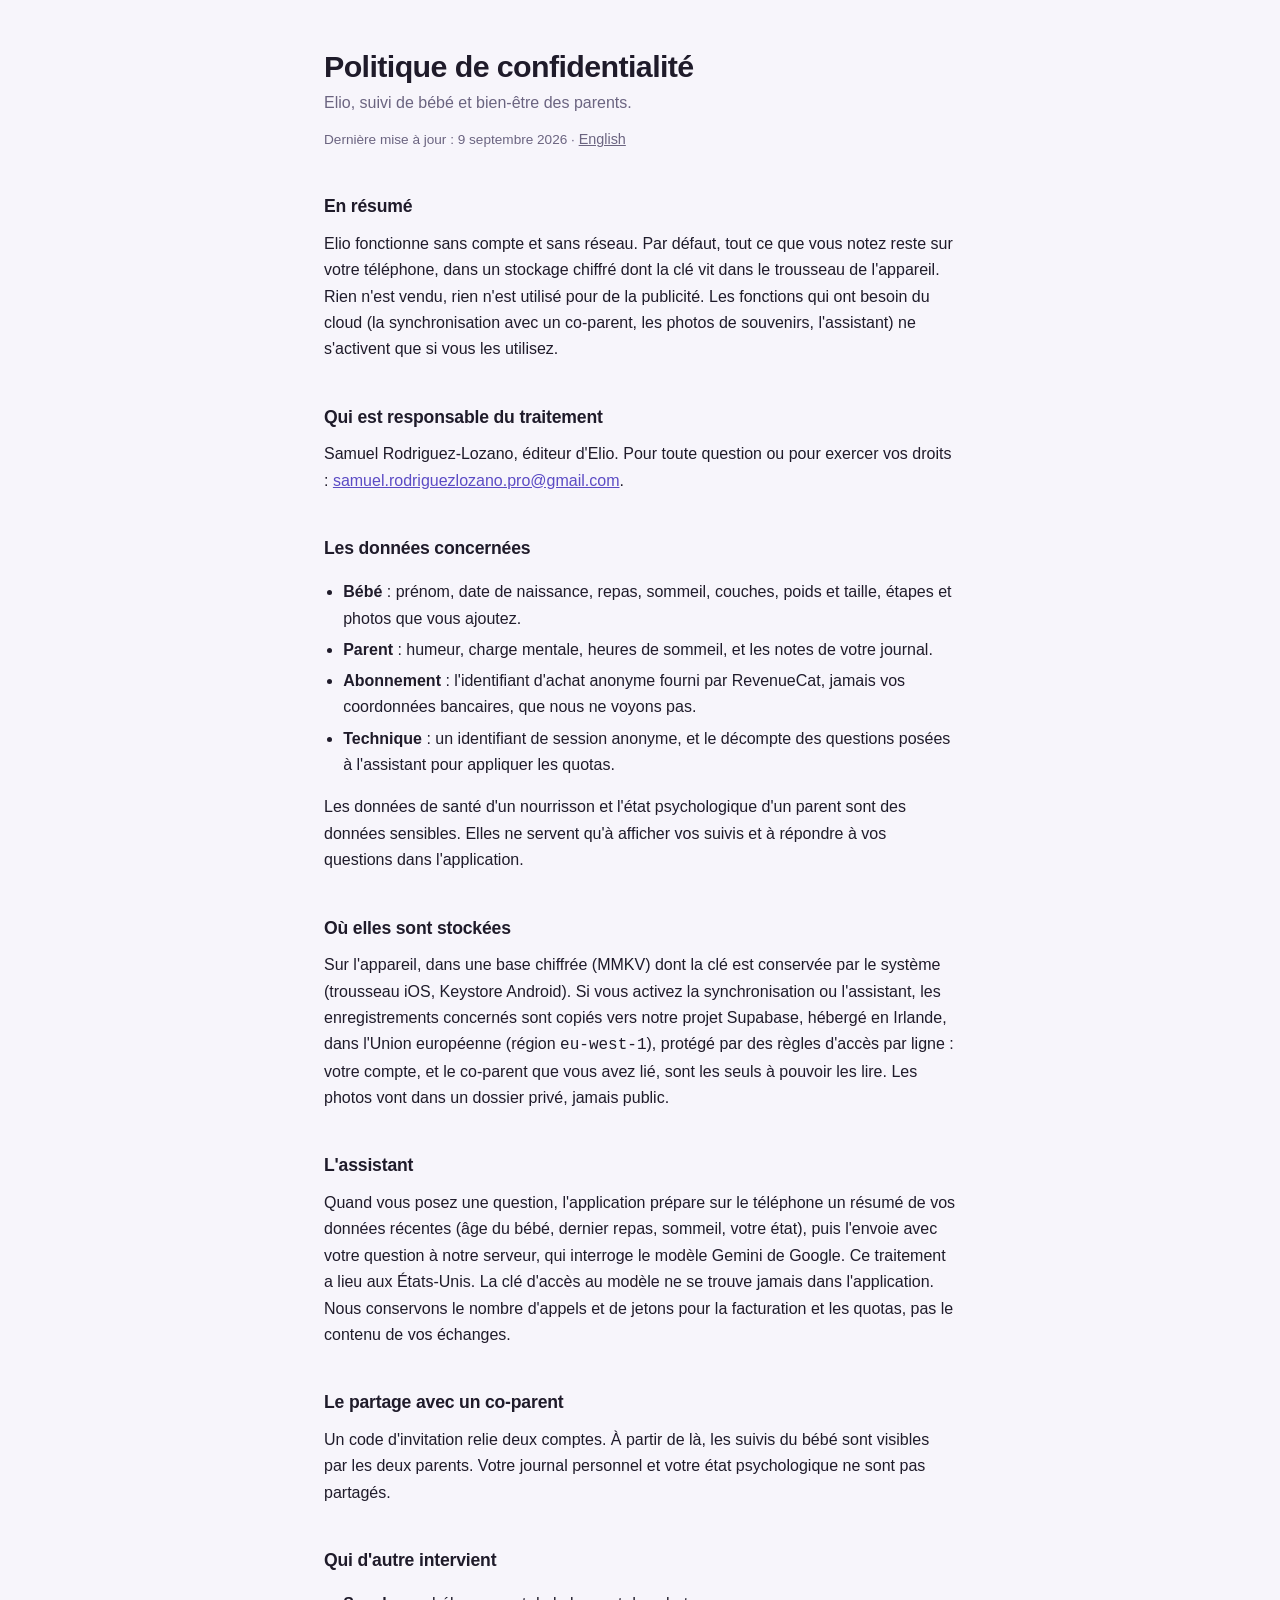
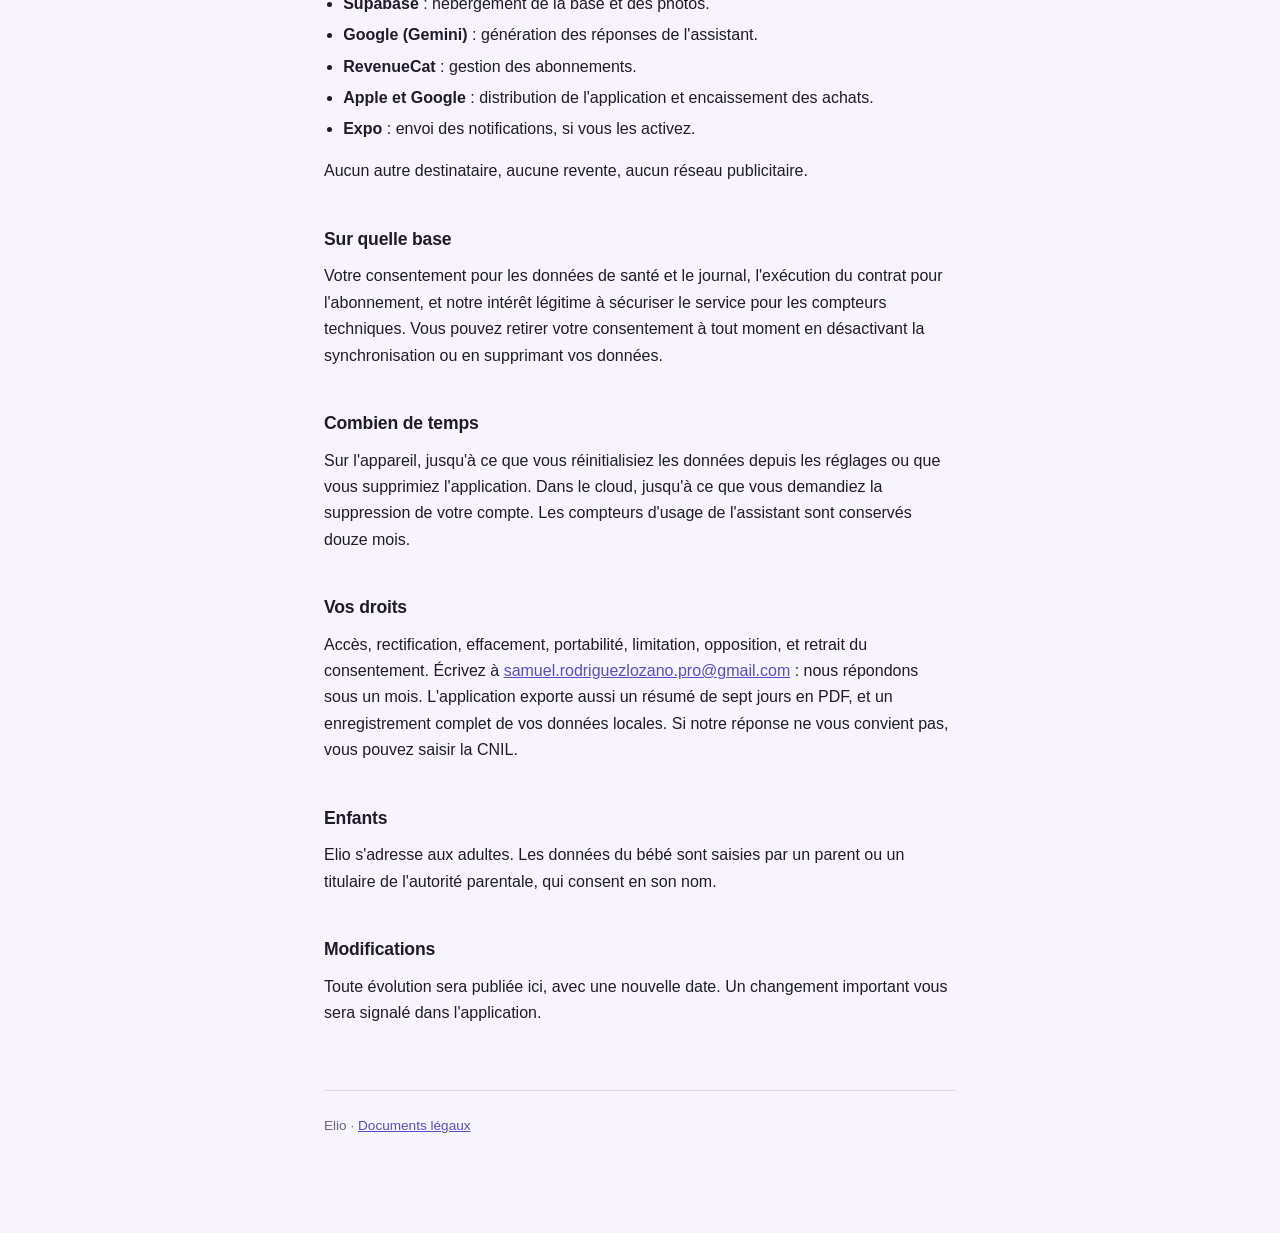
==== privacy/index.html @ ad1f707d "Privacy policy and terms of use, in French and English Published with GitHub Pages for the Elio app." ====
<!doctype html>
<html lang="fr">
<head>
<meta charset="utf-8">
<meta name="viewport" content="width=device-width, initial-scale=1">
<title>Politique de confidentialité, Elio</title>
<link rel="stylesheet" href="../style.css">
</head>
<body>
<main>
  <header>
    <h1>Politique de confidentialité</h1>
    <p class="lede">Elio, suivi de bébé et bien-être des parents.</p>
    <p class="meta">Dernière mise à jour : 9 septembre 2026 · <a href="./en/" class="switch">English</a></p>
  </header>


  <h2>En résumé</h2>
  <p>
    Elio fonctionne sans compte et sans réseau. Par défaut, tout ce que vous
    notez reste sur votre téléphone, dans un stockage chiffré dont la clé vit
    dans le trousseau de l'appareil. Rien n'est vendu, rien n'est utilisé pour
    de la publicité. Les fonctions qui ont besoin du cloud (la synchronisation
    avec un co-parent, les photos de souvenirs, l'assistant) ne s'activent que
    si vous les utilisez.
  </p>

  <h2>Qui est responsable du traitement</h2>
  <p>
    Samuel Rodriguez-Lozano, éditeur d'Elio. Pour toute question ou pour
    exercer vos droits : <a href="mailto:samuel.rodriguezlozano.pro@gmail.com">samuel.rodriguezlozano.pro@gmail.com</a>.
  </p>

  <h2>Les données concernées</h2>
  <ul>
    <li><strong>Bébé</strong> : prénom, date de naissance, repas, sommeil, couches, poids et taille, étapes et photos que vous ajoutez.</li>
    <li><strong>Parent</strong> : humeur, charge mentale, heures de sommeil, et les notes de votre journal.</li>
    <li><strong>Abonnement</strong> : l'identifiant d'achat anonyme fourni par RevenueCat, jamais vos coordonnées bancaires, que nous ne voyons pas.</li>
    <li><strong>Technique</strong> : un identifiant de session anonyme, et le décompte des questions posées à l'assistant pour appliquer les quotas.</li>
  </ul>
  <p>
    Les données de santé d'un nourrisson et l'état psychologique d'un parent
    sont des données sensibles. Elles ne servent qu'à afficher vos suivis et à
    répondre à vos questions dans l'application.
  </p>

  <h2>Où elles sont stockées</h2>
  <p>
    Sur l'appareil, dans une base chiffrée (MMKV) dont la clé est conservée par
    le système (trousseau iOS, Keystore Android). Si vous activez la
    synchronisation ou l'assistant, les enregistrements concernés sont copiés
    vers notre projet Supabase, hébergé en
    Irlande, dans l'Union européenne (région <code>eu-west-1</code>), protégé par des règles d'accès par
    ligne : votre compte, et le co-parent que vous avez lié, sont les seuls à
    pouvoir les lire. Les photos vont dans un dossier privé, jamais public.
  </p>

  <h2>L'assistant</h2>
  <p>
    Quand vous posez une question, l'application prépare sur le téléphone un
    résumé de vos données récentes (âge du bébé, dernier repas, sommeil, votre
    état), puis l'envoie avec votre question à notre serveur, qui interroge le
    modèle Gemini de Google. Ce traitement a lieu aux États-Unis. La clé d'accès
    au modèle ne se trouve jamais dans l'application. Nous conservons le nombre
    d'appels et de jetons pour la facturation et les quotas, pas le contenu de
    vos échanges.
  </p>

  <h2>Le partage avec un co-parent</h2>
  <p>
    Un code d'invitation relie deux comptes. À partir de là, les suivis du bébé
    sont visibles par les deux parents. Votre journal personnel et votre état
    psychologique ne sont pas partagés.
  </p>

  <h2>Qui d'autre intervient</h2>
  <ul>
    <li><strong>Supabase</strong> : hébergement de la base et des photos.</li>
    <li><strong>Google (Gemini)</strong> : génération des réponses de l'assistant.</li>
    <li><strong>RevenueCat</strong> : gestion des abonnements.</li>
    <li><strong>Apple et Google</strong> : distribution de l'application et encaissement des achats.</li>
    <li><strong>Expo</strong> : envoi des notifications, si vous les activez.</li>
  </ul>
  <p>Aucun autre destinataire, aucune revente, aucun réseau publicitaire.</p>

  <h2>Sur quelle base</h2>
  <p>
    Votre consentement pour les données de santé et le journal, l'exécution du
    contrat pour l'abonnement, et notre intérêt légitime à sécuriser le service
    pour les compteurs techniques. Vous pouvez retirer votre consentement à tout
    moment en désactivant la synchronisation ou en supprimant vos données.
  </p>

  <h2>Combien de temps</h2>
  <p>
    Sur l'appareil, jusqu'à ce que vous réinitialisiez les données depuis les
    réglages ou que vous supprimiez l'application. Dans le cloud, jusqu'à ce que
    vous demandiez la suppression de votre compte. Les compteurs d'usage de
    l'assistant sont conservés douze mois.
  </p>

  <h2>Vos droits</h2>
  <p>
    Accès, rectification, effacement, portabilité, limitation, opposition, et
    retrait du consentement. Écrivez à
    <a href="mailto:samuel.rodriguezlozano.pro@gmail.com">samuel.rodriguezlozano.pro@gmail.com</a> : nous répondons sous un mois.
    L'application exporte aussi un résumé de sept jours en PDF, et un
    enregistrement complet de vos données locales. Si notre réponse ne vous
    convient pas, vous pouvez saisir la CNIL.
  </p>

  <h2>Enfants</h2>
  <p>
    Elio s'adresse aux adultes. Les données du bébé sont saisies par un parent
    ou un titulaire de l'autorité parentale, qui consent en son nom.
  </p>

  <h2>Modifications</h2>
  <p>
    Toute évolution sera publiée ici, avec une nouvelle date. Un changement
    important vous sera signalé dans l'application.
  </p>

  <footer>
    Elio · <a href="../">Documents légaux</a>
  </footer>
</main>
</body>
</html>
---- style.css ----
:root {
  --bg: #f7f5fb;
  --surface: #fffefe;
  --ink: #1f1b2a;
  --muted: #6b6480;
  --rule: rgba(31, 27, 42, 0.12);
  --accent: #5b4bc4;
  --notice: #fdf6e3;
  --notice-rule: rgba(160, 120, 20, 0.35);
}
@media (prefers-color-scheme: dark) {
  :root {
    --bg: #0c0a12;
    --surface: #14111c;
    --ink: #ece9f5;
    --muted: #9a93ad;
    --rule: rgba(236, 233, 245, 0.14);
    --accent: #a99cf0;
    --notice: #1d1708;
    --notice-rule: rgba(220, 180, 80, 0.35);
  }
}
* { box-sizing: border-box; }
body {
  margin: 0;
  background: var(--bg);
  color: var(--ink);
  font: 16px/1.65 -apple-system, BlinkMacSystemFont, "Segoe UI", Roboto, sans-serif;
  -webkit-font-smoothing: antialiased;
}
main { max-width: 42rem; margin: 0 auto; padding: 3rem 1.25rem 6rem; }
header { margin-bottom: 2.5rem; }
h1 { font-size: 1.9rem; line-height: 1.2; margin: 0 0 0.35rem; letter-spacing: -0.02em; }
h2 { font-size: 1.1rem; margin: 2.5rem 0 0.6rem; letter-spacing: -0.01em; }
h2 + p { margin-top: 0; }
p, li { color: var(--ink); }
.lede { color: var(--muted); margin: 0; }
.meta { color: var(--muted); font-size: 0.85rem; margin-top: 0.75rem; }
a { color: var(--accent); }
hr { border: 0; border-top: 1px solid var(--rule); margin: 2.5rem 0; }
.notice {
  background: var(--notice);
  border: 1px solid var(--notice-rule);
  border-radius: 10px;
  padding: 1rem 1.1rem;
  margin: 0 0 2.5rem;
  font-size: 0.92rem;
}
.notice strong { display: block; margin-bottom: 0.3rem; }
.todo {
  background: var(--surface);
  border: 1px dashed var(--notice-rule);
  border-radius: 4px;
  padding: 0 0.35rem;
  font-family: ui-monospace, SFMono-Regular, Menlo, monospace;
  font-size: 0.9em;
}
.switch { font-size: 0.9rem; color: var(--muted); }
ul { padding-left: 1.2rem; }
li { margin: 0.3rem 0; }
footer { margin-top: 4rem; padding-top: 1.5rem; border-top: 1px solid var(--rule); color: var(--muted); font-size: 0.85rem; }
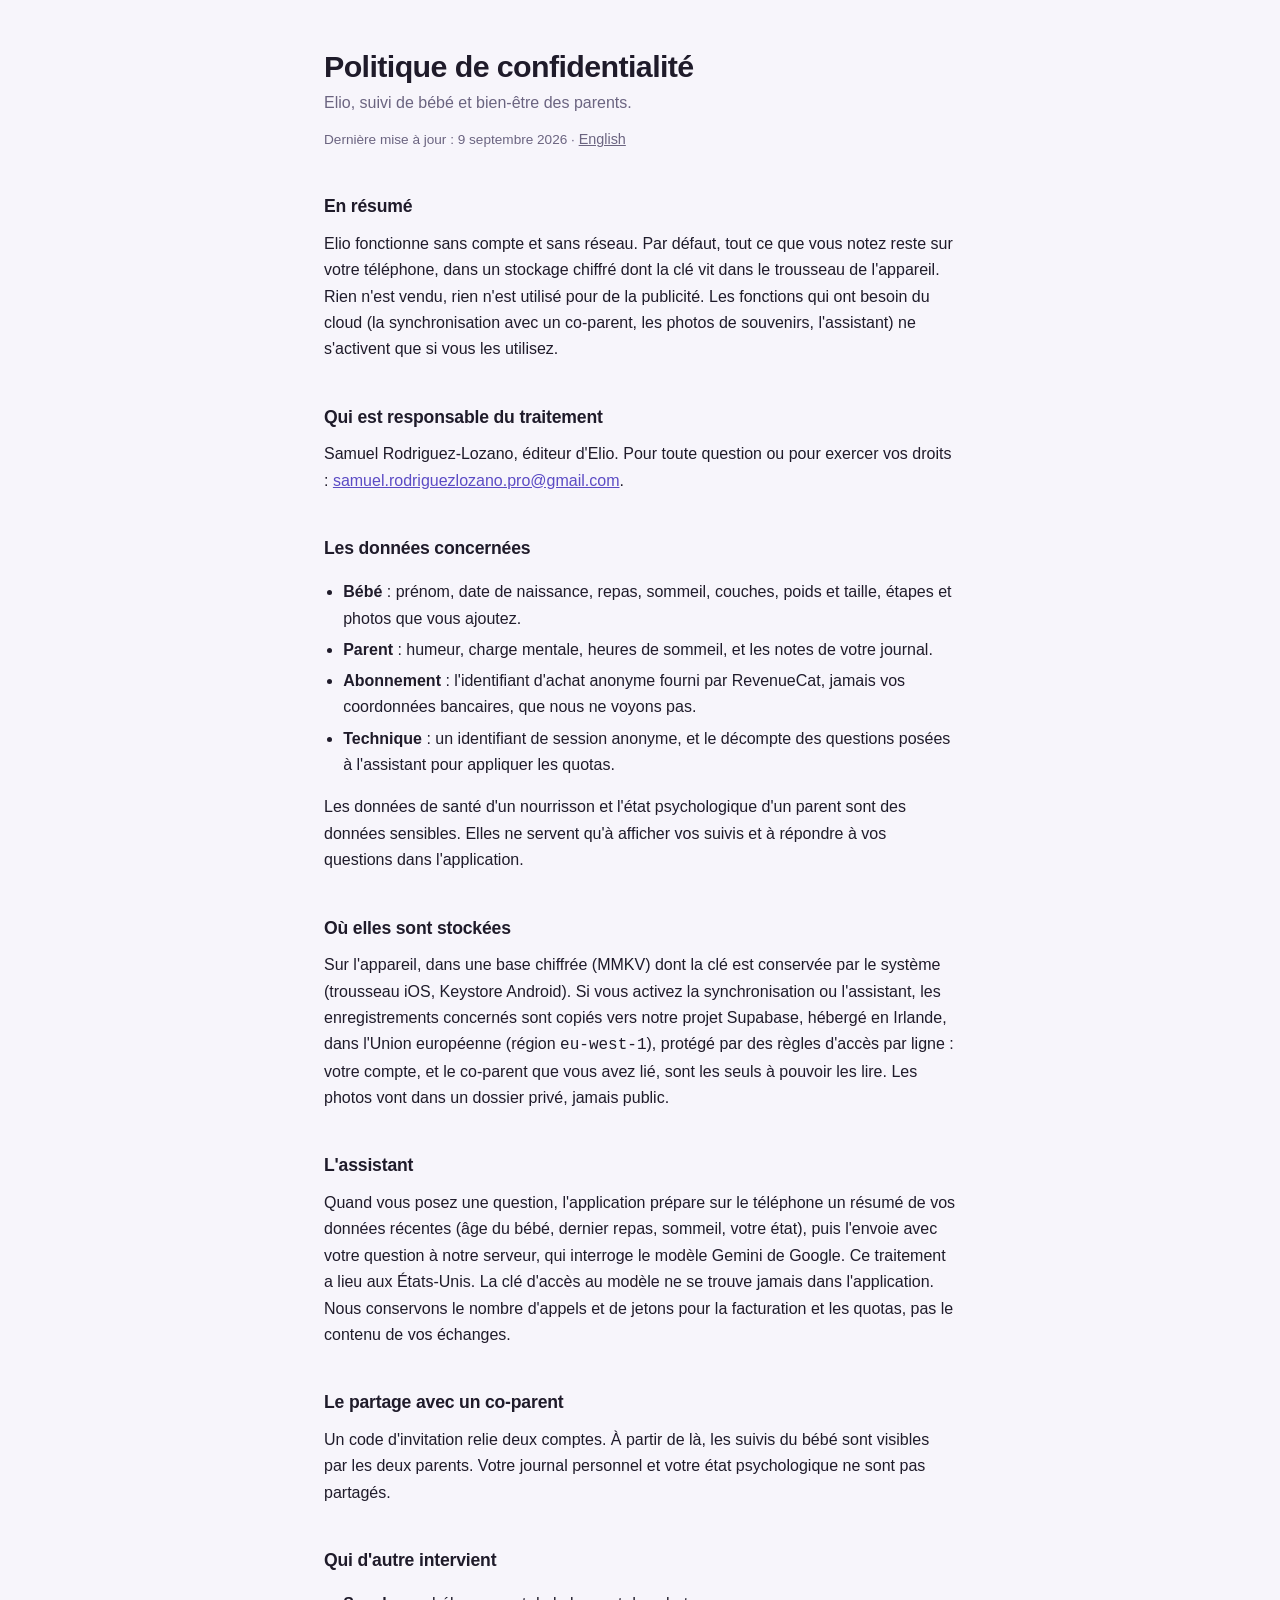
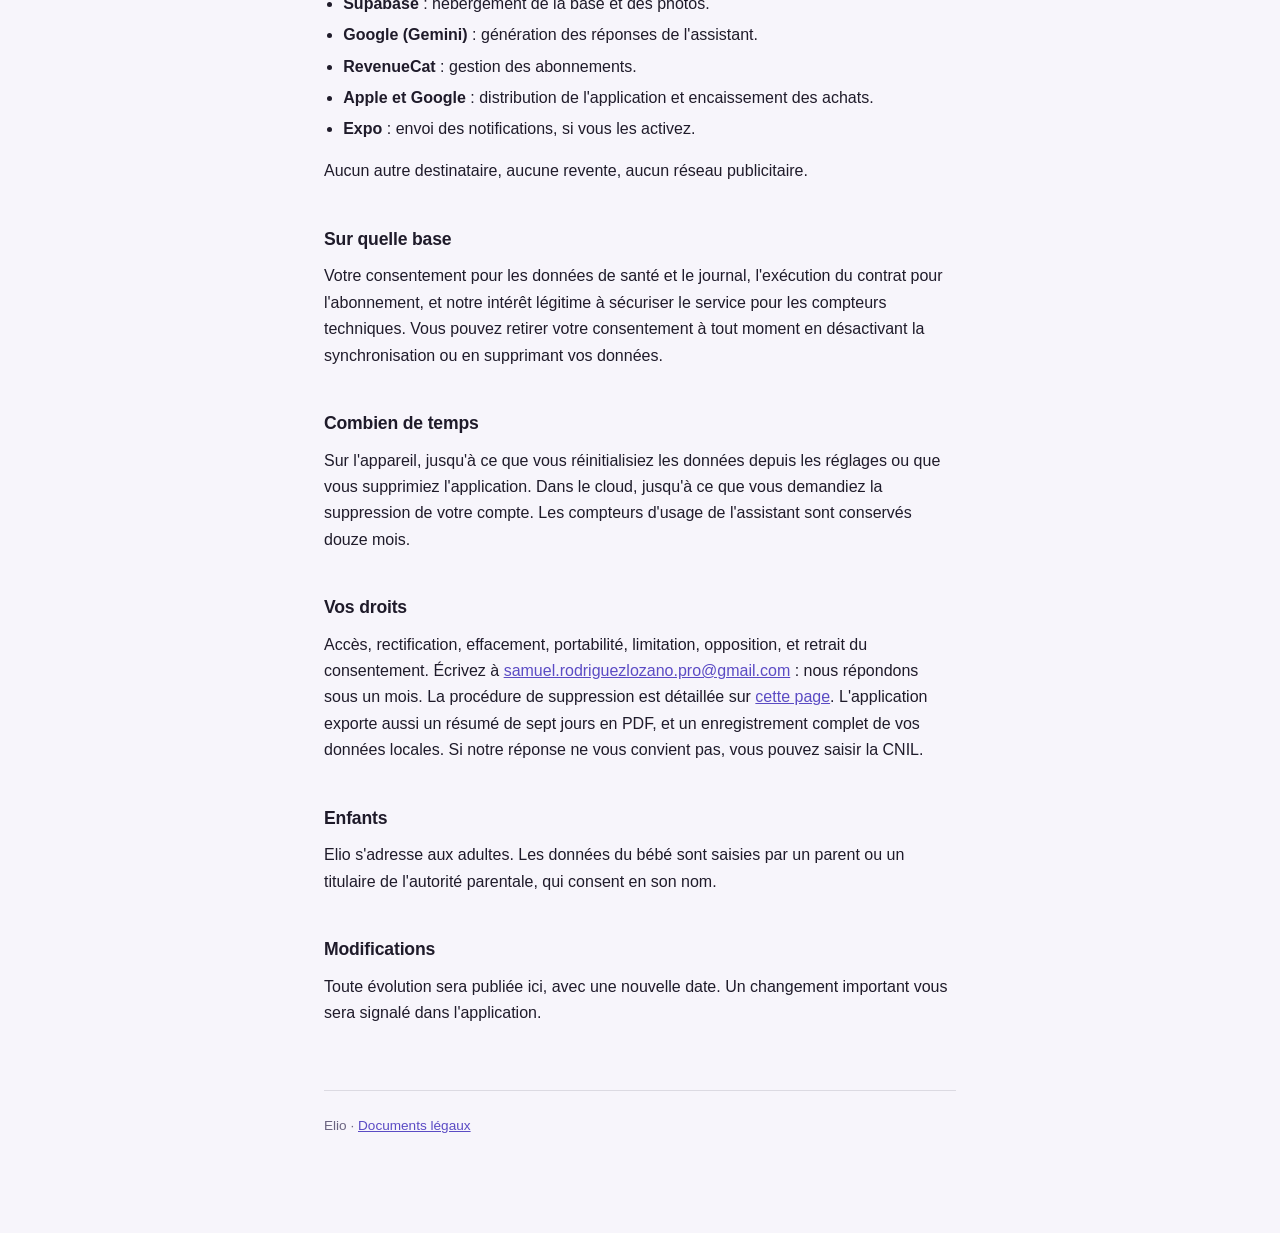
==== commit 71465ecf: "Account deletion page, French and English Play requires a deletion URL for any app that allows accou" ====
--- a/privacy/index.html
+++ b/privacy/index.html
@@ -104,8 +104,10 @@
     Accès, rectification, effacement, portabilité, limitation, opposition, et
     retrait du consentement. Écrivez à
     <a href="mailto:samuel.rodriguezlozano.pro@gmail.com">samuel.rodriguezlozano.pro@gmail.com</a> : nous répondons sous un mois.
-    L'application exporte aussi un résumé de sept jours en PDF, et un
-    enregistrement complet de vos données locales. Si notre réponse ne vous
+    La procédure de suppression est détaillée sur
+    <a href="../delete-account/">cette page</a>. L'application exporte aussi un
+    résumé de sept jours en PDF, et un enregistrement complet de vos données
+    locales. Si notre réponse ne vous
     convient pas, vous pouvez saisir la CNIL.
   </p>
 
